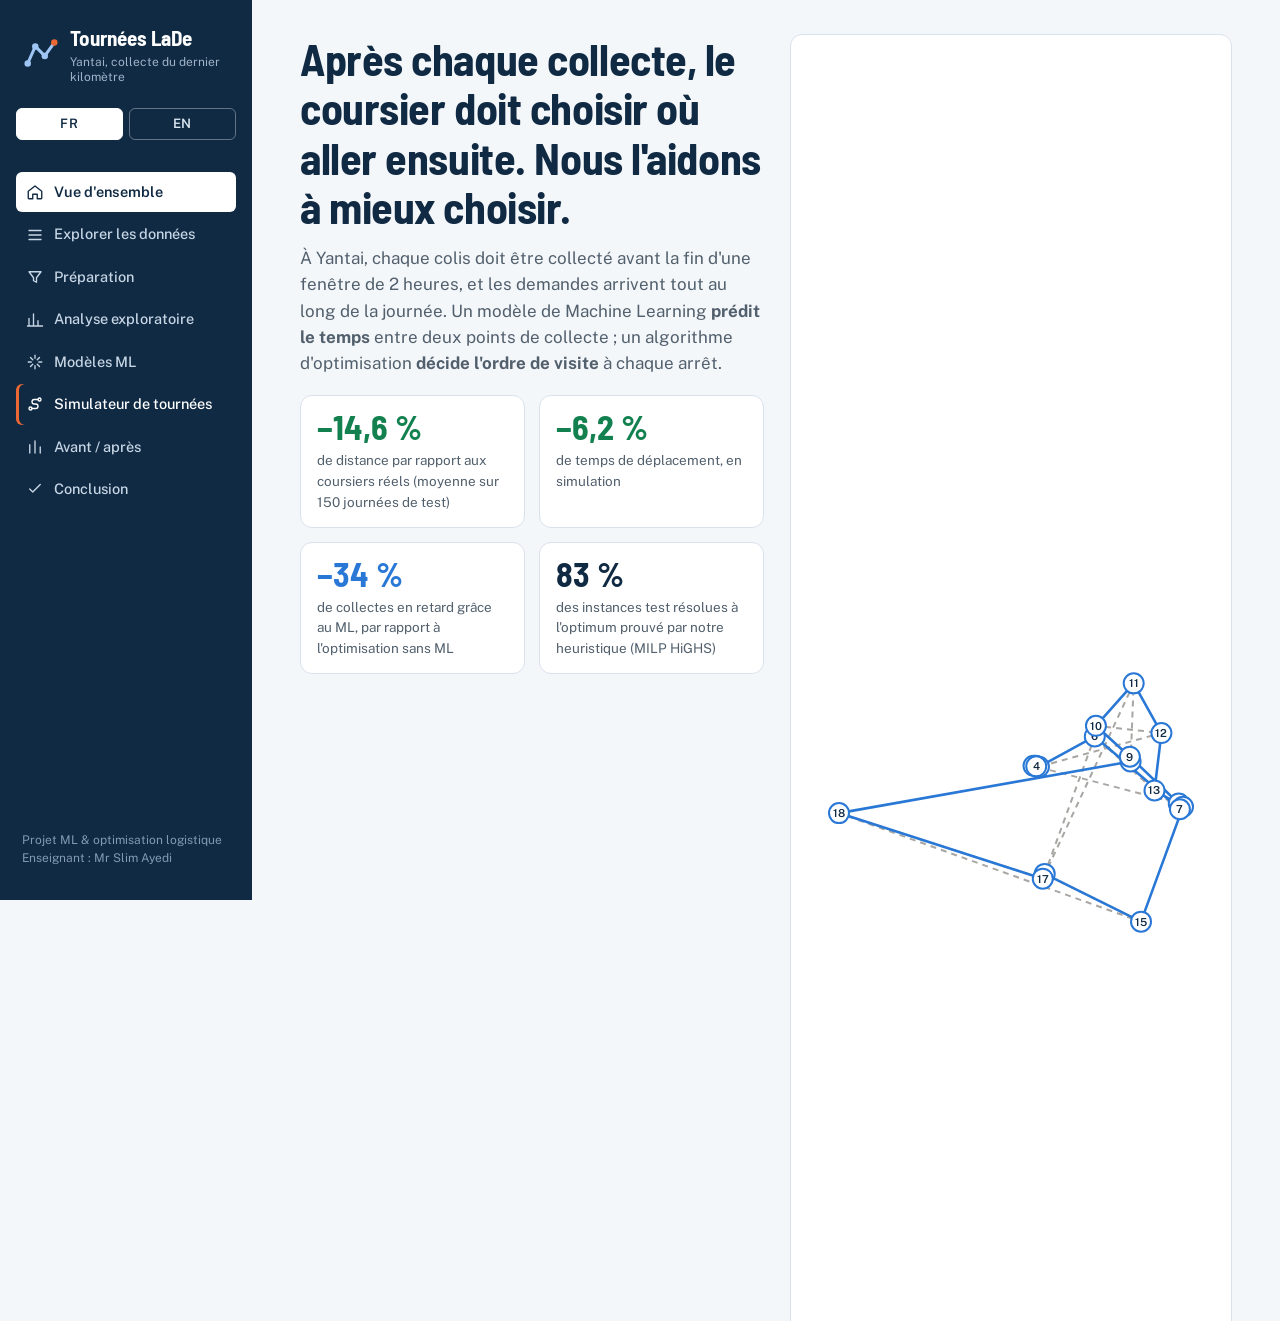
==== web/index.html @ 24ae4615 "Initial commit: last-mile pickup routing with ML (EN/FR notebook, report, web platform)" ====
<!doctype html>
<html lang="fr">
<head>
<meta charset="utf-8">
<meta name="viewport" content="width=device-width, initial-scale=1">
<title>Tournées LaDe — ML et optimisation</title>
<link rel="preconnect" href="https://fonts.googleapis.com">
<link rel="preconnect" href="https://fonts.gstatic.com" crossorigin>
<link href="https://fonts.googleapis.com/css2?family=Barlow+Semi+Condensed:wght@500;600;700&family=Public+Sans:ital,wght@0,400;0,500;0,600;0,700;1,400&display=swap" rel="stylesheet">
<link rel="stylesheet" href="style.css">
</head>
<body>
<a class="saut" href="#contenu">Aller au contenu</a>
<div class="cadre">
  <aside class="rail" aria-label="Navigation">
    <div class="marque">
      <svg viewBox="0 0 40 40" aria-hidden="true" class="logo"><path d="M6 30 L14 12 L24 22 L34 8" fill="none" stroke="currentColor" stroke-width="3.2" stroke-linecap="round" stroke-linejoin="round"/><circle cx="6" cy="30" r="3.4" fill="currentColor"/><circle cx="14" cy="12" r="3.4" fill="currentColor"/><circle cx="24" cy="22" r="3.4" fill="currentColor"/><circle cx="34" cy="8" r="3.4" fill="#eb6834"/></svg>
      <div>
        <strong>Tournées LaDe</strong>
        <span>Yantai, collecte du dernier kilomètre</span>
      </div>
    </div>
    <div class="langue" role="group" aria-label="Langue"><a href="index.html" aria-current="true" lang="fr">FR</a><a href="index_en.html" id="vers-en" lang="en">EN</a></div>
    <button class="menu-mobile" aria-expanded="false" aria-controls="nav">Sections</button>
    <nav id="nav">
      <a href="#accueil" data-page="accueil"><svg viewBox="0 0 24 24"><path d="M3 11l9-7 9 7v9a1 1 0 0 1-1 1h-5v-6h-6v6H4a1 1 0 0 1-1-1z"/></svg>Vue d'ensemble</a>
      <a href="#donnees" data-page="donnees"><svg viewBox="0 0 24 24"><path d="M4 6h16M4 12h16M4 18h16"/></svg>Explorer les données</a>
      <a href="#preparation" data-page="preparation"><svg viewBox="0 0 24 24"><path d="M4 5h16l-6 8v6l-4-2v-4z"/></svg>Préparation</a>
      <a href="#eda" data-page="eda"><svg viewBox="0 0 24 24"><path d="M4 20V10M10 20V4M16 20v-7M22 20H2"/></svg>Analyse exploratoire</a>
      <a href="#ml" data-page="ml"><svg viewBox="0 0 24 24"><path d="M12 3v4M12 17v4M3 12h4M17 12h4M6 6l3 3M15 15l3 3M18 6l-3 3M9 15l-3 3"/></svg>Modèles ML</a>
      <a href="#simulateur" data-page="simulateur" class="phare"><svg viewBox="0 0 24 24"><circle cx="6" cy="18" r="2"/><circle cx="18" cy="6" r="2"/><path d="M8 18h5a3 3 0 0 0 0-6h-2a3 3 0 0 1 0-6h5"/></svg>Simulateur de tournées</a>
      <a href="#comparaison" data-page="comparaison"><svg viewBox="0 0 24 24"><path d="M5 20V9M12 20V4M19 20v-8"/></svg>Avant / après</a>
      <a href="#conclusion" data-page="conclusion"><svg viewBox="0 0 24 24"><path d="M5 12l4 4 10-10"/></svg>Conclusion</a>
    </nav>
    <p class="rail-pied">Projet ML &amp; optimisation logistique<br>Enseignant : Mr Slim Ayedi</p>
  </aside>

  <main id="contenu" tabindex="-1">
    <!-- Chaque section est remplie par app.js à partir de data/donnees.js (exports du Notebook) -->
    <section id="page-accueil" class="page" aria-labelledby="t-accueil"></section>
    <section id="page-donnees" class="page" aria-labelledby="t-donnees"></section>
    <section id="page-preparation" class="page" aria-labelledby="t-preparation"></section>
    <section id="page-eda" class="page" aria-labelledby="t-eda"></section>
    <section id="page-ml" class="page" aria-labelledby="t-ml"></section>
    <section id="page-simulateur" class="page" aria-labelledby="t-simulateur"></section>
    <section id="page-comparaison" class="page" aria-labelledby="t-comparaison"></section>
    <section id="page-conclusion" class="page" aria-labelledby="t-conclusion"></section>
  </main>
</div>

<div id="erreur-donnees" class="erreur" hidden>
  Les données du projet sont introuvables. Vérifiez que le fichier <code>web/data/donnees.js</code> existe
  (il est créé par la dernière cellule d'export du Notebook).
</div>

<script src="lib/graphiques.js"></script>
<script src="data/donnees.js"></script>
<script src="simulateur.js"></script>
<script src="app.js"></script>
<script>
document.getElementById("vers-en").addEventListener("click", function () {
  var m = { accueil: "home", donnees: "data", simulateur: "simulator", comparaison: "comparison" };
  var h = location.hash.slice(1); this.href = "index_en.html" + (h ? "#" + (m[h] || h) : "");
});
</script>
</body>
</html>
---- web/style.css ----
/* ============ Jetons de design ============ */
:root {
  --encre: #102a43;        /* bleu port : titres, rail */
  --texte: #1f2933;
  --texte-2: #52606d;
  --texte-3: #7b8794;
  --fond: #f4f7fa;
  --panneau: #ffffff;
  --trait: #d9e2ec;
  --trait-2: #e9eef4;
  --reel: #8a8985;
  --sans: #eb6834;
  --avec: #2a78d6;
  --avec-pale: #e6f0fc;
  --sans-pale: #fdeee7;
  --bon: #13804f;
  --alerte: #b5410f;
  --r-grand: 12px;
  --r-petit: 6px;
  --titre: "Barlow Semi Condensed", "Arial Narrow", sans-serif;
  --corps: "Public Sans", system-ui, -apple-system, "Segoe UI", sans-serif;
}

* { box-sizing: border-box; }
html { scroll-behavior: smooth; }
body {
  margin: 0; background: var(--fond); color: var(--texte);
  font-family: var(--corps); font-size: 15px; line-height: 1.55;
  -webkit-font-smoothing: antialiased;
}
h1, h2, h3 { font-family: var(--titre); color: var(--encre); line-height: 1.12; margin: 0; }
h1 { font-size: clamp(30px, 4vw, 44px); font-weight: 700; letter-spacing: -0.01em; }
h2 { font-size: 26px; font-weight: 700; margin-bottom: 6px; }
h3 { font-size: 19px; font-weight: 600; margin-bottom: 4px; }
p { margin: 0 0 10px; max-width: 74ch; }
a { color: var(--avec); }
code { font-size: 0.92em; background: var(--trait-2); padding: 1px 5px; border-radius: 4px; }
:focus-visible { outline: 3px solid var(--avec); outline-offset: 2px; border-radius: 4px; }
.saut { position: absolute; left: -999px; top: 8px; background: #fff; padding: 8px 12px; z-index: 10; }
.saut:focus { left: 8px; }

/* ============ Structure ============ */
.cadre { display: grid; grid-template-columns: 252px 1fr; min-height: 100vh; }
.rail {
  background: var(--encre); color: #d9e6f2; padding: 22px 16px; position: sticky; top: 0; height: 100vh;
  display: flex; flex-direction: column; gap: 18px; overflow-y: auto;
}
.marque { display: flex; gap: 10px; align-items: center; padding: 0 6px; }
.marque .logo { width: 38px; height: 38px; color: #9ec5f4; flex: none; }
.marque strong { display: block; font-family: var(--titre); font-size: 21px; color: #fff; }
.marque span { font-size: 12px; color: #9fb3c8; line-height: 1.3; display: block; }
nav { display: flex; flex-direction: column; gap: 2px; }
nav a {
  display: flex; align-items: center; gap: 10px; color: #c7d6e5; text-decoration: none;
  padding: 9px 10px; border-radius: var(--r-petit); font-size: 14.5px; font-weight: 500;
}
nav a svg { width: 18px; height: 18px; fill: none; stroke: currentColor; stroke-width: 1.8; stroke-linecap: round; stroke-linejoin: round; flex: none; }
nav a:hover { background: rgba(255, 255, 255, 0.07); color: #fff; }
nav a[aria-current="page"] { background: #fff; color: var(--encre); font-weight: 600; }
nav a.phare:not([aria-current="page"]) { color: #fff; box-shadow: inset 3px 0 0 var(--sans); }
.rail-pied { margin-top: auto; font-size: 12px; color: #829ab1; padding: 0 6px; }
.menu-mobile { display: none; }

main { padding: 34px clamp(18px, 4vw, 48px) 60px; outline: none; min-width: 0; }
.page { display: none; max-width: 1180px; }
.page.active { display: block; }
.entete { margin-bottom: 22px; }
.entete p { color: var(--texte-2); font-size: 16px; margin-top: 8px; }
.grille { display: grid; gap: 18px; }
.g2 { grid-template-columns: repeat(2, minmax(0, 1fr)); }
.g3 { grid-template-columns: repeat(3, minmax(0, 1fr)); }
.g4 { grid-template-columns: repeat(4, minmax(0, 1fr)); }
.bloc { margin-top: 26px; }

.panneau { background: var(--panneau); border: 1px solid var(--trait); border-radius: var(--r-grand); padding: 18px 20px; min-width: 0; }
.panneau > h3 + p.sous { color: var(--texte-2); font-size: 13.5px; margin-bottom: 10px; }
.lecture { font-size: 14px; color: var(--texte-2); border-top: 1px solid var(--trait-2); margin-top: 12px; padding-top: 10px; }
.lecture strong { color: var(--texte); }
.graph { position: relative; height: 260px; }
.graph.haut { height: 320px; }
.graph.bas { height: 210px; }

/* ============ Accueil ============ */
.hero { display: grid; grid-template-columns: minmax(0, 1.05fr) minmax(0, 1fr); gap: 26px; align-items: stretch; }
.hero-texte p.chapeau { font-size: 17px; color: var(--texte-2); margin: 14px 0 18px; }
.hero-carte { background: var(--panneau); border: 1px solid var(--trait); border-radius: var(--r-grand); padding: 14px; display: flex; flex-direction: column; }
.hero-carte canvas { width: 100%; flex: 1; min-height: 300px; display: block; }
.legende-carte { display: flex; gap: 16px; flex-wrap: wrap; font-size: 13px; color: var(--texte-2); padding: 8px 4px 0; }
.legende-carte i { display: inline-block; width: 18px; height: 3px; border-radius: 2px; vertical-align: middle; margin-right: 6px; }
.chaine { display: grid; grid-template-columns: repeat(5, minmax(0, 1fr)); gap: 0; margin: 22px 0 6px; counter-reset: etape; }
.chaine div { padding: 12px 14px; border: 1px solid var(--trait); background: var(--panneau); position: relative; font-size: 13.5px; }
.chaine div:first-child { border-radius: var(--r-grand) 0 0 var(--r-grand); }
.chaine div:last-child { border-radius: 0 var(--r-grand) var(--r-grand) 0; }
.chaine div + div { border-left: none; }
.chaine b { display: block; font-family: var(--titre); font-size: 17px; color: var(--encre); }
.chaine div.ml b { color: var(--avec); }
.chaine div.opt b { color: var(--sans); }

.chiffres { display: grid; grid-template-columns: repeat(4, minmax(0, 1fr)); gap: 14px; }
.chiffre { background: var(--panneau); border: 1px solid var(--trait); border-radius: var(--r-grand); padding: 14px 16px; }
.chiffre .val { font-family: var(--titre); font-size: 34px; font-weight: 700; color: var(--encre); line-height: 1; }
.chiffre .val small { font-size: 17px; font-weight: 600; color: var(--texte-2); margin-left: 2px; }
.chiffre .lib { font-size: 13.5px; color: var(--texte-2); margin-top: 6px; }
.chiffre.ml .val { color: var(--avec); }
.chiffre.bon .val { color: var(--bon); }

/* ============ Tableaux ============ */
.table-zone { overflow-x: auto; border: 1px solid var(--trait); border-radius: var(--r-petit); }
table { border-collapse: collapse; width: 100%; font-size: 13.5px; }
th { text-align: left; background: var(--trait-2); color: var(--encre); font-weight: 600; padding: 8px 10px; white-space: nowrap; position: sticky; top: 0; }
td { padding: 7px 10px; border-top: 1px solid var(--trait-2); white-space: nowrap; }
td.num, th.num { text-align: right; font-variant-numeric: tabular-nums; }
tr.retenu td { background: var(--avec-pale); font-weight: 600; }
.outils { display: flex; gap: 10px; flex-wrap: wrap; align-items: end; margin-bottom: 12px; }
label.champ { display: flex; flex-direction: column; gap: 4px; font-size: 13px; color: var(--texte-2); font-weight: 500; }
input[type="search"], select {
  font: inherit; font-size: 14px; padding: 8px 10px; border: 1px solid var(--trait); border-radius: var(--r-petit);
  background: #fff; color: var(--texte); min-width: 170px;
}
.pagination { display: flex; align-items: center; gap: 10px; margin-top: 10px; font-size: 13.5px; color: var(--texte-2); }
button {
  font: inherit; font-size: 14px; font-weight: 600; border-radius: var(--r-petit); padding: 8px 14px; cursor: pointer;
  border: 1px solid var(--trait); background: #fff; color: var(--encre);
}
button:hover:not(:disabled) { border-color: var(--texte-3); }
button:disabled { opacity: 0.45; cursor: default; }
button.principal { background: var(--avec); border-color: var(--avec); color: #fff; padding: 11px 20px; font-size: 15px; }
button.principal:hover { background: #1f66bd; }

/* ============ Préparation ============ */
.etapes { list-style: none; margin: 0; padding: 0; counter-reset: e; }
.etapes li { display: grid; grid-template-columns: 34px 1fr auto; gap: 12px; align-items: start; padding: 12px 0; border-top: 1px solid var(--trait-2); counter-increment: e; }
.etapes li:first-child { border-top: none; }
.etapes li::before { content: counter(e); font-family: var(--titre); font-weight: 700; font-size: 18px; color: var(--avec);
  width: 30px; height: 30px; border-radius: 50%; background: var(--avec-pale); display: grid; place-items: center; }
.etapes b { display: block; color: var(--encre); }
.etapes span.nb { font-family: var(--titre); font-size: 20px; font-weight: 600; color: var(--encre); font-variant-numeric: tabular-nums; }
.etapes p { font-size: 13.5px; color: var(--texte-2); margin: 2px 0 0; }

/* ============ Encadrés ============ */
.encadre { background: var(--avec-pale); border-left: 4px solid var(--avec); border-radius: 0 var(--r-grand) var(--r-grand) 0; padding: 14px 18px; }
.encadre.orange { background: var(--sans-pale); border-color: var(--sans); }
.encadre h3 { color: var(--encre); }
.encadre p:last-child { margin-bottom: 0; }

/* ============ Simulateur ============ */
.sim { display: grid; grid-template-columns: 300px minmax(0, 1fr); gap: 18px; align-items: start; }
.commandes { position: sticky; top: 18px; display: flex; flex-direction: column; gap: 16px; }
.commandes .aide { font-size: 12.5px; color: var(--texte-3); margin: 0; }
input[type="range"] { width: 100%; accent-color: var(--avec); }
.valeur-lambda { font-family: var(--titre); font-size: 22px; font-weight: 700; color: var(--encre); }
fieldset { border: none; padding: 0; margin: 0; display: flex; flex-direction: column; gap: 6px; }
legend { font-size: 13px; color: var(--texte-2); font-weight: 500; margin-bottom: 6px; padding: 0; }
.radio { display: flex; gap: 8px; align-items: flex-start; font-size: 14px; cursor: pointer; }
.radio input { margin-top: 4px; accent-color: var(--avec); }
.radio small { display: block; color: var(--texte-3); font-size: 12.5px; }
.res-vide { padding: 50px 20px; text-align: center; color: var(--texte-2); border: 1px dashed var(--trait); border-radius: var(--r-grand); background: var(--panneau); }
.trois { display: grid; grid-template-columns: repeat(3, minmax(0, 1fr)); gap: 12px; }
.strat { border: 1px solid var(--trait); border-radius: var(--r-grand); background: var(--panneau); padding: 14px 16px; border-top: 4px solid var(--c); }
.strat h3 { font-size: 17px; }
.strat dl { margin: 8px 0 0; display: grid; grid-template-columns: 1fr auto; gap: 4px 10px; font-size: 13.5px; }
.strat dt { color: var(--texte-2); }
.strat dd { margin: 0; font-weight: 600; text-align: right; font-variant-numeric: tabular-nums; }
.strat dd .ecart { font-weight: 500; font-size: 12px; margin-left: 6px; }
.ecart.mieux { color: var(--bon); }
.ecart.pire { color: var(--alerte); }
.verdict { font-size: 15px; }
.verdict p { max-width: none; }
.carte-sim { position: relative; }
.carte-sim canvas { width: 100%; height: 420px; display: block; border-radius: var(--r-petit); background: #fbfcfd; }
.bascule { display: inline-flex; border: 1px solid var(--trait); border-radius: var(--r-petit); overflow: hidden; }
.bascule button { border: none; border-radius: 0; font-weight: 500; padding: 7px 12px; }
.bascule button[aria-pressed="true"] { background: var(--encre); color: #fff; }
.parite { font-size: 13px; padding: 8px 12px; border-radius: var(--r-petit); background: #e8f5ee; color: #0d5c38; }
.parite.diff { background: var(--sans-pale); color: var(--alerte); }
.journal td.retard { color: var(--alerte); font-weight: 600; }

/* ============ Avant / après ============ */
.duel { display: grid; grid-template-columns: 1fr 1fr; gap: 0; border: 1px solid var(--trait); border-radius: var(--r-grand); overflow: hidden; background: var(--panneau); }
.duel > div { padding: 20px 22px; }
.duel > div + div { border-left: 1px solid var(--trait); }
.duel h3 { display: flex; align-items: center; gap: 8px; font-size: 22px; }
.duel h3::before { content: ""; width: 12px; height: 12px; border-radius: 3px; background: var(--c); }
.duel .ligne { display: flex; justify-content: space-between; align-items: baseline; padding: 10px 0; border-top: 1px solid var(--trait-2); font-size: 14px; }
.duel .ligne b { font-family: var(--titre); font-size: 24px; color: var(--encre); font-variant-numeric: tabular-nums; }
.duel .ligne span.ref { font-size: 12.5px; color: var(--texte-3); display: block; }

.liste-simple { margin: 6px 0 0; padding-left: 20px; }
.liste-simple li { margin-bottom: 6px; }
.liens { display: flex; gap: 12px; flex-wrap: wrap; margin-top: 10px; }
.liens a { display: inline-block; padding: 10px 16px; border-radius: var(--r-petit); background: var(--encre); color: #fff; text-decoration: none; font-weight: 600; font-size: 14px; }
.liens a.second { background: #fff; color: var(--encre); border: 1px solid var(--trait); }
.erreur { position: fixed; inset: auto 20px 20px 20px; background: #fff3ec; border: 1px solid var(--sans); padding: 14px 18px; border-radius: var(--r-grand); color: var(--alerte); }
.corr td { text-align: center; font-variant-numeric: tabular-nums; font-size: 12.5px; }

/* ============ Responsive ============ */
@media (max-width: 1100px) {
  .hero, .sim { grid-template-columns: 1fr; }
  .commandes { position: static; }
  .chiffres, .g4 { grid-template-columns: repeat(2, minmax(0, 1fr)); }
}
@media (max-width: 820px) {
  .cadre { grid-template-columns: 1fr; }
  .rail { position: static; height: auto; padding: 14px 16px; gap: 10px; }
  .menu-mobile { display: block; background: transparent; color: #fff; border-color: #486581; }
  nav { display: none; }
  nav.ouvert { display: flex; }
  .rail-pied { display: none; }
  main { padding: 22px 16px 48px; }
  .g2, .g3, .trois, .duel, .chaine { grid-template-columns: 1fr; }
  .chaine div, .chaine div:first-child, .chaine div:last-child { border-radius: 0; border-left: 1px solid var(--trait); }
  .chaine div + div { border-top: none; }
  .duel > div + div { border-left: none; border-top: 1px solid var(--trait); }
  .chiffres, .g4 { grid-template-columns: 1fr 1fr; }
  .carte-sim canvas { height: 320px; }
}
@media (prefers-reduced-motion: reduce) { html { scroll-behavior: auto; } * { animation: none !important; transition: none !important; } }

/* ============ Graphiques SVG (lib/graphiques.js) ============ */
.mg { display: block; overflow: visible; }
.mg text { font-family: var(--corps); }
.mg-tick { font-size: 11.5px; fill: var(--texte-2); }
.mg-axe { font-size: 12px; fill: var(--texte-2); font-weight: 500; }
.mg-leg { font-size: 12px; fill: var(--texte); }
.mg-titre { font-size: 13px; font-weight: 600; fill: var(--encre); }
.mg-grille { stroke: var(--trait-2); stroke-width: 1; }
.mg-zero { stroke: #9aa5b1; stroke-width: 1; }
.mg-repere { stroke: #9aa5b1; stroke-width: 1; stroke-dasharray: 3 3; }
.mg-barre { transition: opacity .12s; outline: none; }
.mg-barre:hover, .mg-barre:focus { opacity: .78; }
.mg-barre:focus { stroke: var(--encre); stroke-width: 1.5; }
.mg-point:hover { stroke: var(--encre); stroke-width: 2; }
.mg-bulle { position: absolute; z-index: 5; pointer-events: none; background: #102a43; color: #fff; font-size: 12.5px; line-height: 1.45;
  padding: 7px 10px; border-radius: 6px; box-shadow: 0 4px 14px rgba(16,42,67,.25); max-width: 280px; }
.mg-bulle b { display: block; margin-bottom: 2px; font-weight: 600; }
.mg-bulle i { display: inline-block; width: 9px; height: 9px; border-radius: 2px; margin-right: 6px; vertical-align: 0; }

/* Sélecteur de langue / language switch */
.langue { display: flex; gap: 6px; margin: 4px 0 14px; }
.langue a { flex: 1; text-align: center; padding: 5px 0; border: 1px solid rgba(255,255,255,.35); border-radius: 6px; color: inherit; text-decoration: none; font-weight: 600; font-size: 13px; letter-spacing: .04em; }
.langue a[aria-current="true"] { background: #fff; color: #102a43; border-color: #fff; }
.langue a:not([aria-current="true"]):hover { background: rgba(255,255,255,.12); }
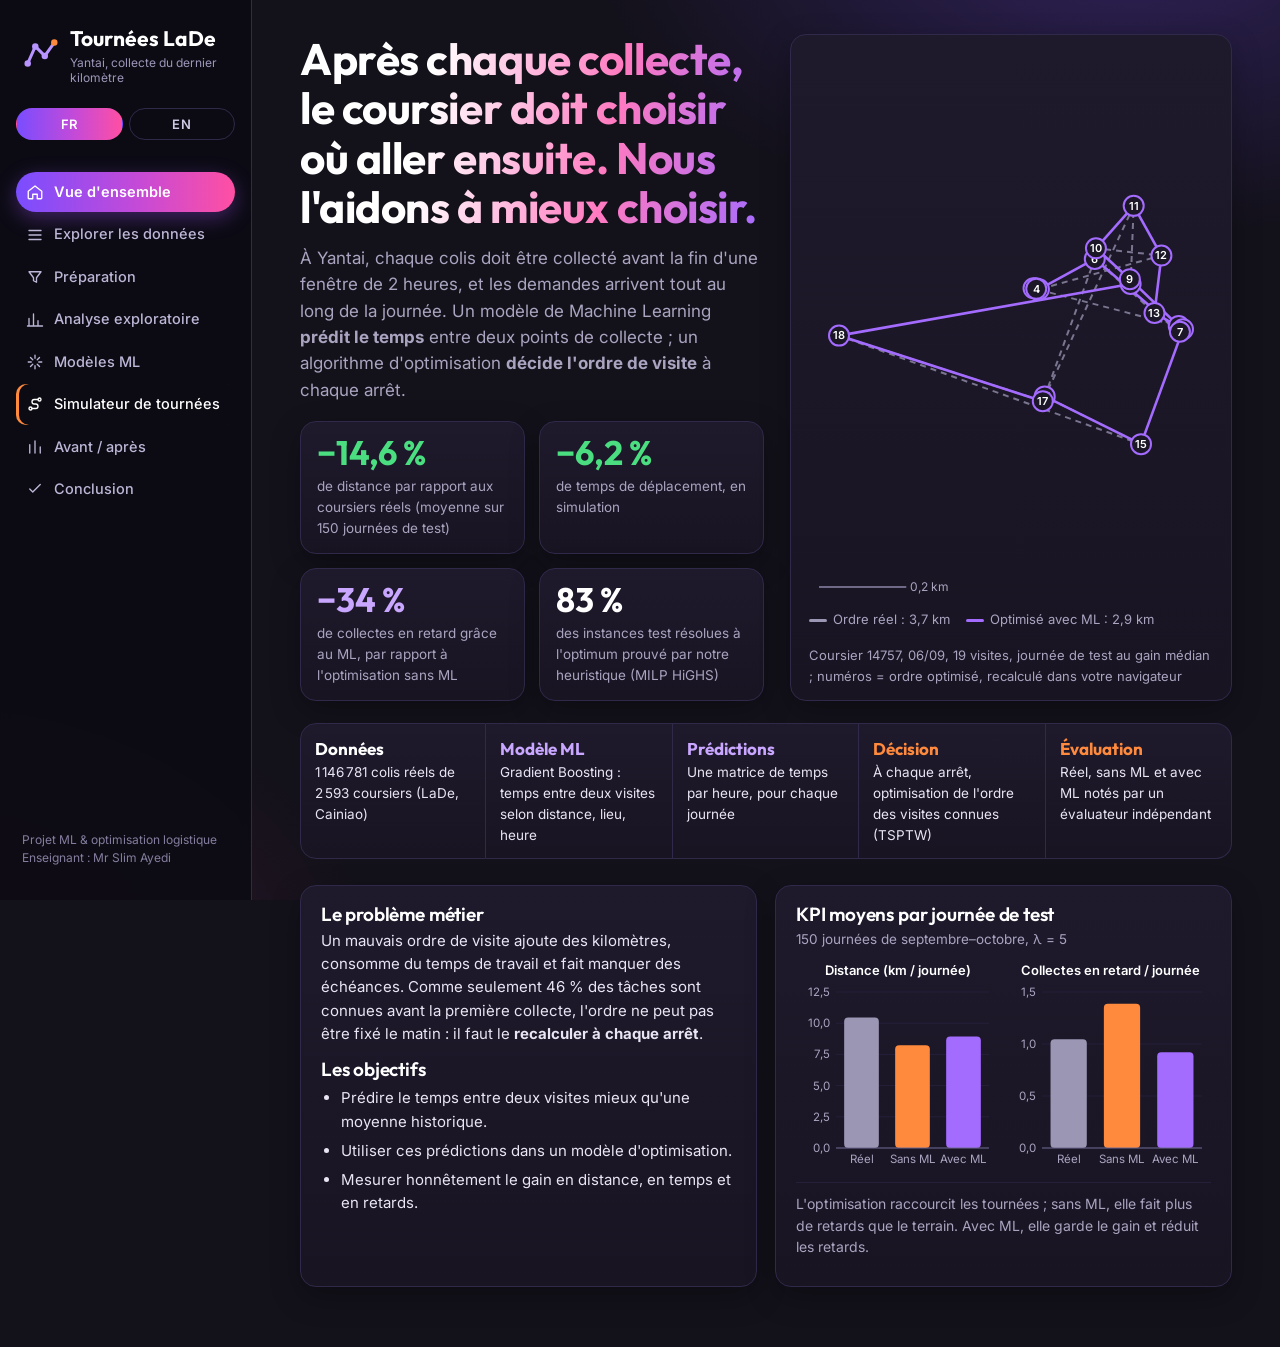
==== commit 9746d00b: "Dark SaaS theme for the web platform + updated screenshots" ====
--- a/web/index.html
+++ b/web/index.html
@@ -6,7 +6,7 @@
 <title>Tournées LaDe — ML et optimisation</title>
 <link rel="preconnect" href="https://fonts.googleapis.com">
 <link rel="preconnect" href="https://fonts.gstatic.com" crossorigin>
-<link href="https://fonts.googleapis.com/css2?family=Barlow+Semi+Condensed:wght@500;600;700&family=Public+Sans:ital,wght@0,400;0,500;0,600;0,700;1,400&display=swap" rel="stylesheet">
+<link href="https://fonts.googleapis.com/css2?family=Outfit:wght@500;600;700&family=Inter:wght@400;500;600;700&display=swap" rel="stylesheet">
 <link rel="stylesheet" href="style.css">
 </head>
 <body>
@@ -14,7 +14,7 @@
 <div class="cadre">
   <aside class="rail" aria-label="Navigation">
     <div class="marque">
-      <svg viewBox="0 0 40 40" aria-hidden="true" class="logo"><path d="M6 30 L14 12 L24 22 L34 8" fill="none" stroke="currentColor" stroke-width="3.2" stroke-linecap="round" stroke-linejoin="round"/><circle cx="6" cy="30" r="3.4" fill="currentColor"/><circle cx="14" cy="12" r="3.4" fill="currentColor"/><circle cx="24" cy="22" r="3.4" fill="currentColor"/><circle cx="34" cy="8" r="3.4" fill="#eb6834"/></svg>
+      <svg viewBox="0 0 40 40" aria-hidden="true" class="logo"><path d="M6 30 L14 12 L24 22 L34 8" fill="none" stroke="currentColor" stroke-width="3.2" stroke-linecap="round" stroke-linejoin="round"/><circle cx="6" cy="30" r="3.4" fill="currentColor"/><circle cx="14" cy="12" r="3.4" fill="currentColor"/><circle cx="24" cy="22" r="3.4" fill="currentColor"/><circle cx="34" cy="8" r="3.4" fill="#ff8a3d"/></svg>
       <div>
         <strong>Tournées LaDe</strong>
         <span>Yantai, collecte du dernier kilomètre</span>
--- a/web/style.css
+++ b/web/style.css
@@ -1,24 +1,26 @@
 /* ============ Jetons de design ============ */
 :root {
-  --encre: #102a43;        /* bleu port : titres, rail */
-  --texte: #1f2933;
-  --texte-2: #52606d;
-  --texte-3: #7b8794;
-  --fond: #f4f7fa;
-  --panneau: #ffffff;
-  --trait: #d9e2ec;
-  --trait-2: #e9eef4;
-  --reel: #8a8985;
-  --sans: #eb6834;
-  --avec: #2a78d6;
-  --avec-pale: #e6f0fc;
-  --sans-pale: #fdeee7;
-  --bon: #13804f;
-  --alerte: #b5410f;
-  --r-grand: 12px;
-  --r-petit: 6px;
-  --titre: "Barlow Semi Condensed", "Arial Narrow", sans-serif;
-  --corps: "Public Sans", system-ui, -apple-system, "Segoe UI", sans-serif;
+  --encre: #ffffff;        /* titres */
+  --texte: #e9e5f5;
+  --texte-2: #aaa4c0;
+  --texte-3: #7f7899;
+  --fond: #13111a;
+  --panneau: #1b1726;
+  --trait: #30294a;
+  --trait-2: #261f3a;
+  --reel: #9b96b3;
+  --sans: #ff8a3d;
+  --avec: #a46bff;
+  --rose: #ff4fa3;
+  --avec-pale: rgba(164, 107, 255, 0.14);
+  --sans-pale: rgba(255, 138, 61, 0.13);
+  --bon: #4ade80;
+  --alerte: #ff7a59;
+  --degrade: linear-gradient(90deg, #7a4dff 0%, #c44ad8 55%, #ff4fa3 100%);
+  --r-grand: 16px;
+  --r-petit: 10px;
+  --titre: "Outfit", "Segoe UI", system-ui, sans-serif;
+  --corps: "Inter", system-ui, -apple-system, "Segoe UI", sans-serif;
 }
 
 * { box-sizing: border-box; }
@@ -240,3 +242,71 @@
 .langue a { flex: 1; text-align: center; padding: 5px 0; border: 1px solid rgba(255,255,255,.35); border-radius: 6px; color: inherit; text-decoration: none; font-weight: 600; font-size: 13px; letter-spacing: .04em; }
 .langue a[aria-current="true"] { background: #fff; color: #102a43; border-color: #fff; }
 .langue a:not([aria-current="true"]):hover { background: rgba(255,255,255,.12); }
+
+
+/* ============ Thème sombre « SaaS » (palette inspirée de Dark X) ============ */
+:root { color-scheme: dark; }
+body {
+  background:
+    radial-gradient(900px 520px at 88% -8%, rgba(122, 77, 255, 0.28), transparent 60%),
+    radial-gradient(760px 520px at -6% 108%, rgba(255, 79, 163, 0.16), transparent 60%),
+    var(--fond);
+  background-attachment: fixed;
+}
+a { color: #c7a6ff; }
+code { background: var(--trait-2); color: #ffb8dc; }
+.saut { color: #13111a; }
+h1, h2, h3 { letter-spacing: -0.01em; }
+.hero-texte h1 {
+  background: linear-gradient(100deg, #ffffff 28%, #ff7ac0 66%, #a46bff 100%);
+  -webkit-background-clip: text; background-clip: text; color: transparent; -webkit-text-fill-color: transparent;
+}
+
+/* barre latérale */
+.rail { background: rgba(13, 11, 20, 0.92); border-right: 1px solid var(--trait); color: #cfc9e4; backdrop-filter: blur(6px); }
+.marque .logo { color: #b794ff; }
+.marque span { color: #9d96b8; }
+nav a { color: #bdb6d6; border-radius: 999px; }
+nav a:hover { background: rgba(164, 107, 255, 0.14); color: #fff; }
+nav a[aria-current="page"] { background: var(--degrade); color: #fff; box-shadow: 0 6px 20px rgba(164, 80, 255, 0.35); }
+nav a.phare:not([aria-current="page"]) { color: #fff; box-shadow: inset 3px 0 0 var(--sans); border-radius: 10px; }
+.rail-pied { color: #857e9f; }
+.langue a { border-color: var(--trait) !important; border-radius: 999px !important; color: #cfc9e4 !important; }
+.langue a[aria-current="true"] { background: var(--degrade) !important; color: #fff !important; border-color: transparent !important; }
+.langue a:not([aria-current="true"]):hover { background: rgba(164, 107, 255, 0.16) !important; }
+
+/* cartes */
+.panneau, .hero-carte, .chiffre, .chaine div, .strat, .duel, .res-vide {
+  background: linear-gradient(180deg, #1e1a2c 0%, #181422 100%);
+  border-color: var(--trait);
+  box-shadow: 0 10px 30px rgba(0, 0, 0, 0.28);
+}
+.chaine div { box-shadow: none; }
+.chiffre.ml .val { color: #c9a6ff; }
+.chiffre.bon .val { color: var(--bon); }
+.chaine div.ml b { color: #c9a6ff; }
+.encadre { background: linear-gradient(90deg, rgba(164, 107, 255, 0.16), rgba(164, 107, 255, 0.05)); border-left-color: var(--avec); }
+.encadre.orange { background: linear-gradient(90deg, rgba(255, 138, 61, 0.16), rgba(255, 138, 61, 0.05)); border-left-color: var(--sans); }
+
+/* tableaux et formulaires */
+th { background: #241e36; color: #fff; }
+tr.retenu td { background: rgba(164, 107, 255, 0.18); }
+input[type="search"], select { background: #13111a; color: var(--texte); border-color: var(--trait); }
+input[type="search"]::placeholder { color: var(--texte-3); }
+button { background: #221c33; color: #fff; border-color: var(--trait); border-radius: 999px; }
+button:hover:not(:disabled) { border-color: var(--avec); }
+button.principal { background: var(--degrade); border: none; color: #fff; box-shadow: 0 8px 24px rgba(180, 70, 220, 0.4); }
+button.principal:hover { background: var(--degrade); filter: brightness(1.12); }
+.bascule { border-radius: 999px; }
+.bascule button[aria-pressed="true"] { background: var(--degrade); color: #fff; }
+.valeur-lambda { color: #fff; }
+.etapes li::before { background: var(--avec-pale); color: #d3b8ff; }
+.liens a { background: var(--degrade); color: #fff; border-radius: 999px; box-shadow: 0 8px 24px rgba(180, 70, 220, 0.35); }
+.liens a.second { background: #221c33; color: #fff; border: 1px solid var(--trait); box-shadow: none; }
+.parite { background: rgba(74, 222, 128, 0.12); color: #86efac; }
+.parite.diff { background: var(--sans-pale); color: var(--alerte); }
+.carte-sim canvas { background: #120f1b; }
+.erreur { background: #2a1a1a; color: #ffb4a0; }
+.mg-zero, .mg-repere { stroke: #6f6890; }
+:focus-visible { outline-color: #c9a6ff; }
+@media (max-width: 820px) { .menu-mobile { border-color: var(--trait); } }
